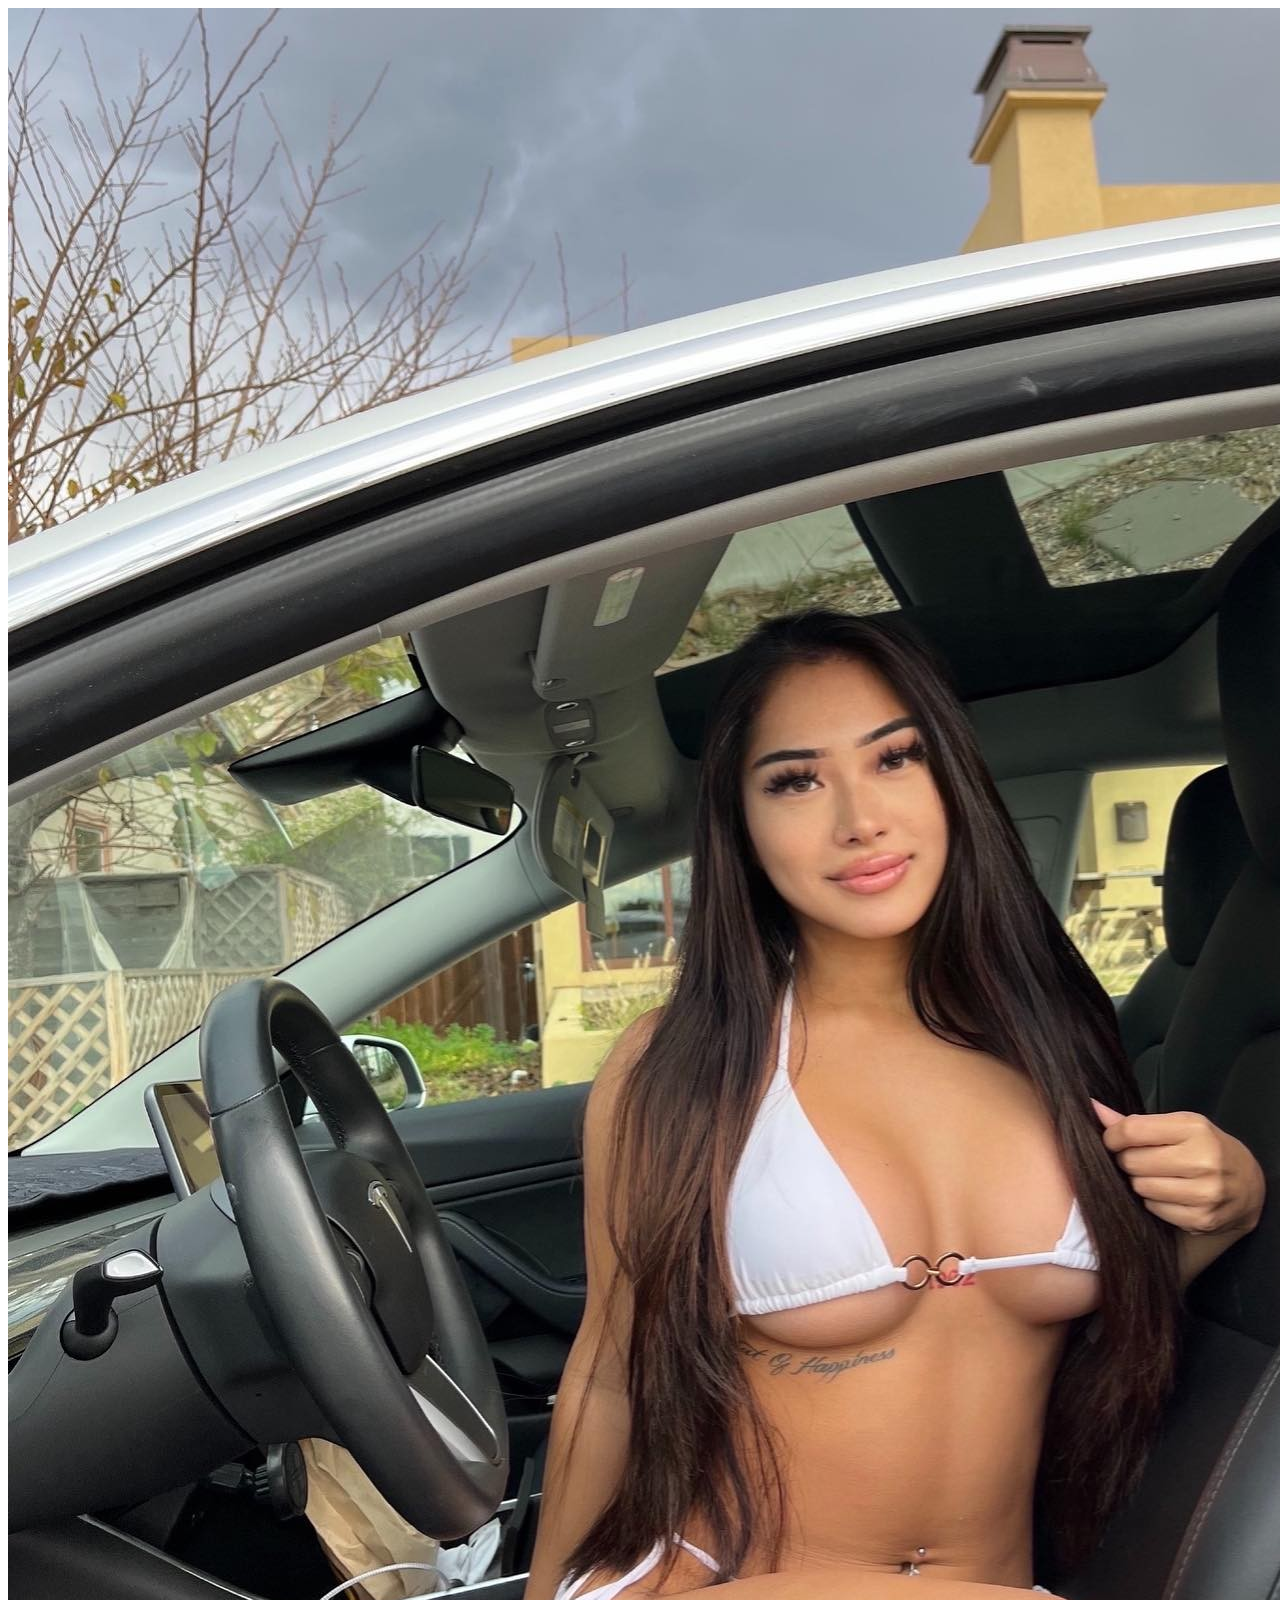
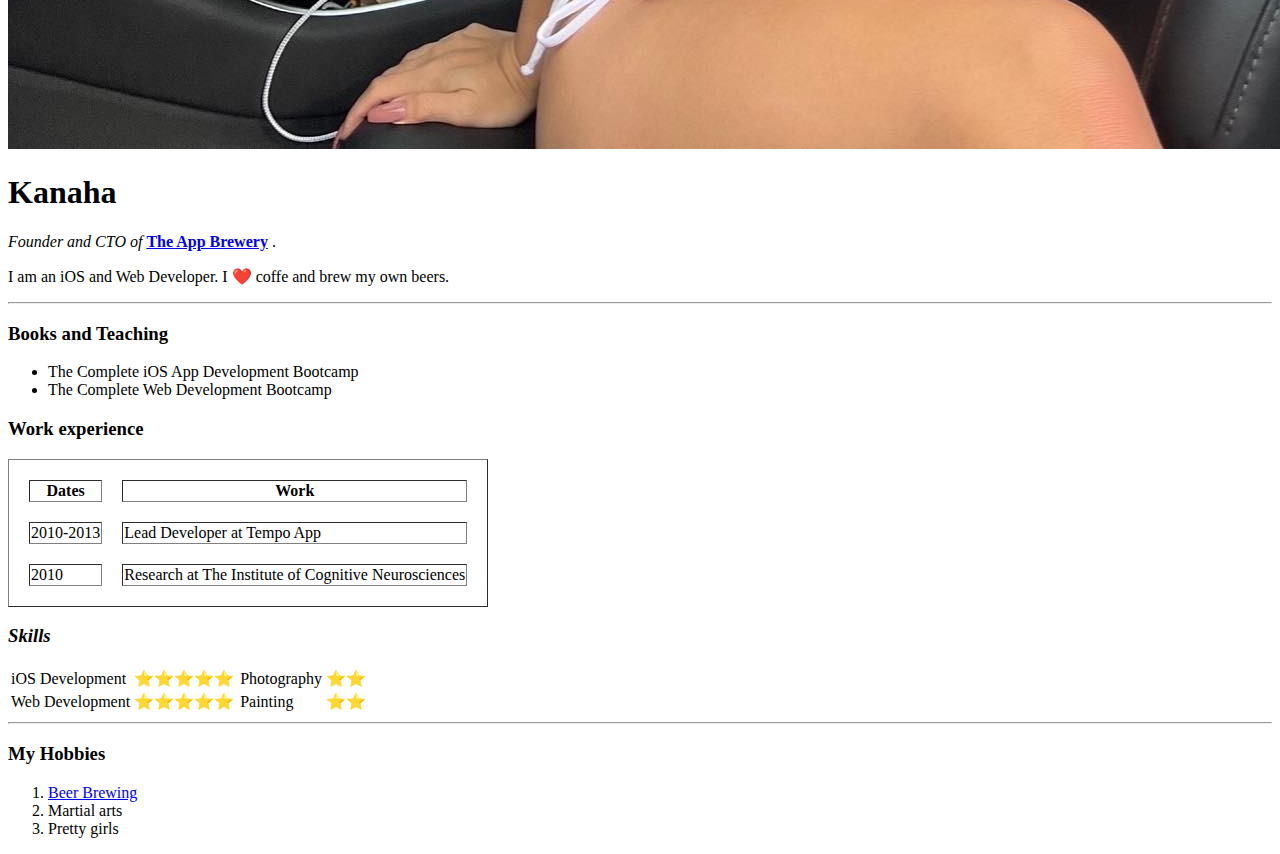
==== index.html @ 2ffd1c4b "Add files via upload" ====
<!DOCTYPE html>
<html lang="en" dir="ltr">
  <head>
    <meta charset="utf-8">
    <title>Kanaha's Personal Site</title>
  </head>
  <body>
    <img src="img\Asian_Bikini_2.jpg" alt="Kanaha">
    <h1>Kanaha</h1>
    <p><em>Founder and CTO of </em><strong> <a href="https://www.wsj.com" target="_blank">The App Brewery</a> </strong>.</p>
    <p>I am an iOS and Web Developer. I ❤️ coffe and brew my own beers.</p>
    <hr>
    <h3>Books and Teaching</h3>
    <ul>
      <li>The Complete iOS App Development Bootcamp</li>
      <li>The Complete Web Development Bootcamp</li>
    </ul>
    <h3>Work experience</h3>
    <table border = "1" cellspacing = "20">
      <thead>
        <tr>
          <th>Dates</th>
          <th>Work</th>
        </tr>
      </thead>
      <tr>
        <td>2010-2013</td>
        <td>Lead Developer at Tempo App</td>
      </tr>
      <tr>
        <td>2010</td>
        <td>Research at The Institute of Cognitive Neurosciences</td>
      </tr>
    </table>
    <h3> <em>Skills</em> </h3>
    <table style="float: left">
      <tr>
        <td>iOS Development</td>
        <td>⭐⭐⭐⭐⭐</td>
      </tr>
      <tr>
        <td>Web Development</td>
        <td>⭐⭐⭐⭐⭐</td>
      </tr>
    </table>

    <table>
      <tr>
        <td>Photography</td>
        <td>⭐⭐</td>
      </tr>
      <tr>
        <td>Painting</td>
        <td>⭐⭐</td>
      </tr>
    </table>


    <hr>
    <h3>My Hobbies</h3>
      <ol>
        <li> <a href="hobbies.html" target="_blank">Beer Brewing</a> </li>
        <li>Martial arts</li>
        <li>Pretty girls</li>
      </ol>
  </body>
</html>
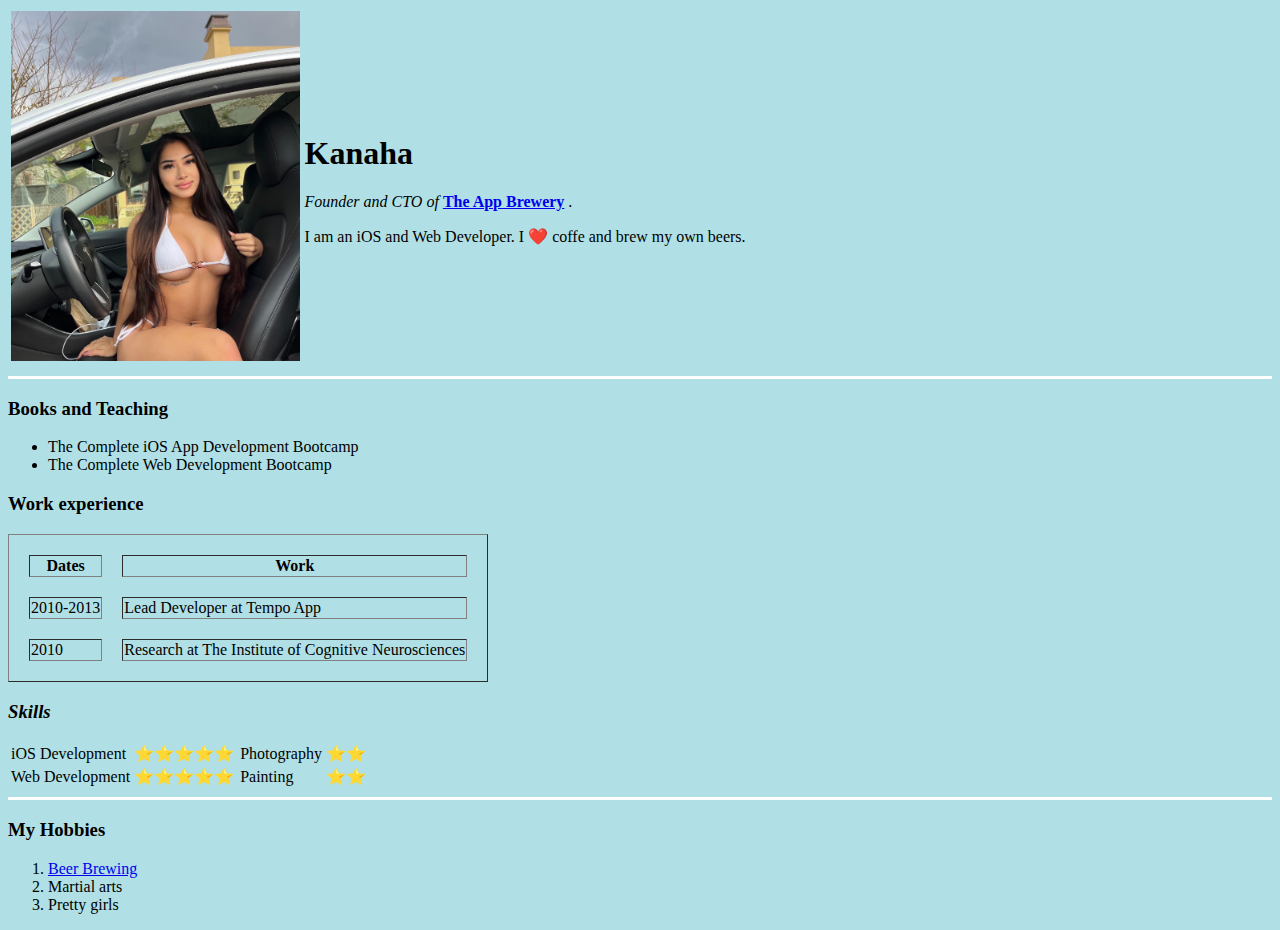
==== commit c5410c29: "Update index.html" ====
--- a/index.html
+++ b/index.html
@@ -3,12 +3,35 @@
   <head>
     <meta charset="utf-8">
     <title>Kanaha's Personal Site</title>
+    <style media="screen">
+
+      body{
+        background: powderblue;
+      }
+
+      hr{
+        background-color: white;
+        border-style: none;
+        height: 3px;
+      }
+
+      img{
+        height: 350px;
+      }
+
+    </style>
   </head>
   <body>
-    <img src="img\Asian_Bikini_2.jpg" alt="Kanaha">
-    <h1>Kanaha</h1>
-    <p><em>Founder and CTO of </em><strong> <a href="https://www.wsj.com" target="_blank">The App Brewery</a> </strong>.</p>
-    <p>I am an iOS and Web Developer. I ❤️ coffe and brew my own beers.</p>
+    <table>
+      <tr>
+        <td> <img src="img\Asian_Bikini_2.jpg" alt="Kanaha"></td>
+        <td>
+          <h1>Kanaha</h1>
+          <p><em>Founder and CTO of </em><strong> <a href="https://www.wsj.com" target="_blank">The App Brewery</a> </strong>.</p>
+          <p>I am an iOS and Web Developer. I ❤️ coffe and brew my own beers.</p>
+      </td>
+      </tr>
+    </table>
     <hr>
     <h3>Books and Teaching</h3>
     <ul>
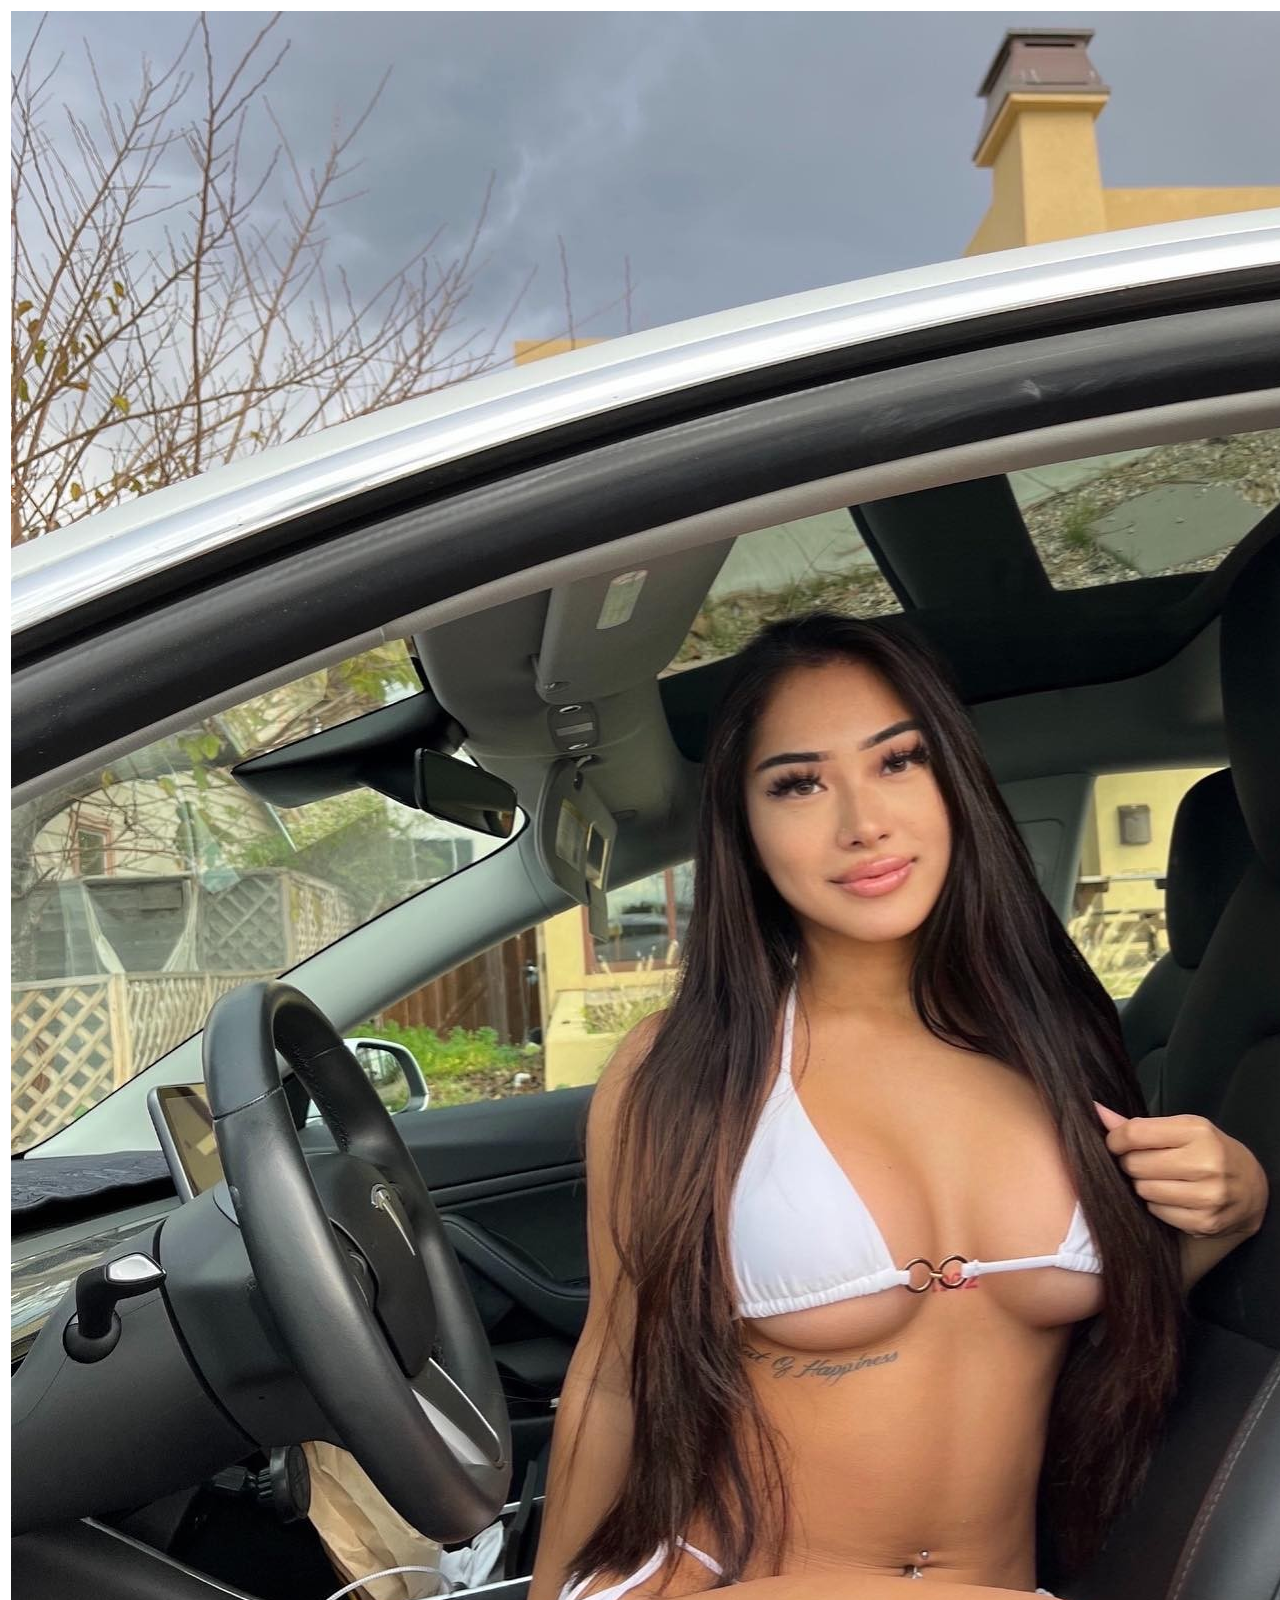
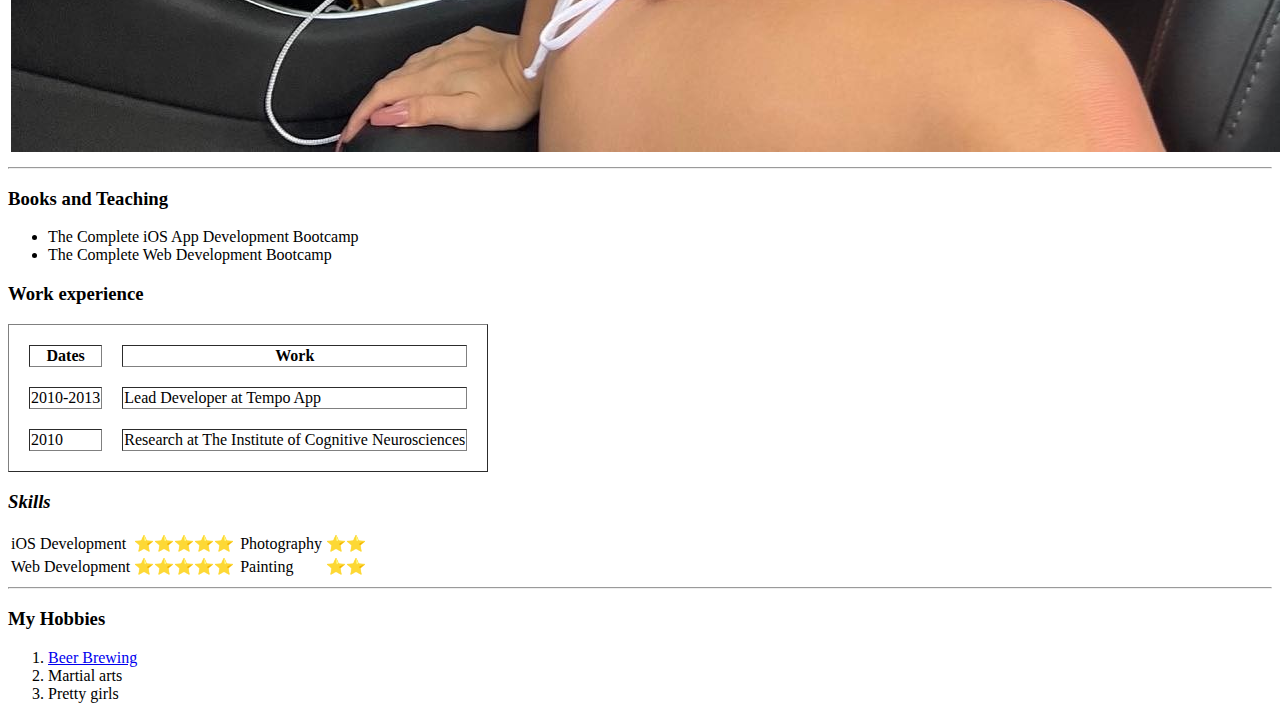
==== commit 22085267: "Update index.html" ====
--- a/index.html
+++ b/index.html
@@ -2,31 +2,15 @@
 <html lang="en" dir="ltr">
   <head>
     <meta charset="utf-8">
-    <title>Kanaha's Personal Site</title>
-    <style media="screen">
-
-      body{
-        background: powderblue;
-      }
-
-      hr{
-        background-color: white;
-        border-style: none;
-        height: 3px;
-      }
-
-      img{
-        height: 350px;
-      }
-
-    </style>
+    <title>Kanaha Takeda's Personal Site</title>
+    <link rel="stylesheet" href="css/style.css">
   </head>
   <body>
     <table>
       <tr>
         <td> <img src="img\Asian_Bikini_2.jpg" alt="Kanaha"></td>
         <td>
-          <h1>Kanaha</h1>
+          <h1>Kanaha Takeda</h1>
           <p><em>Founder and CTO of </em><strong> <a href="https://www.wsj.com" target="_blank">The App Brewery</a> </strong>.</p>
           <p>I am an iOS and Web Developer. I ❤️ coffe and brew my own beers.</p>
       </td>
@@ -40,6 +24,7 @@
     </ul>
     <h3>Work experience</h3>
     <table border = "1" cellspacing = "20">
+  <!--Comment -->
       <thead>
         <tr>
           <th>Dates</th>
@@ -77,8 +62,6 @@
         <td>⭐⭐</td>
       </tr>
     </table>
-
-
     <hr>
     <h3>My Hobbies</h3>
       <ol>
@@ -88,3 +71,4 @@
       </ol>
   </body>
 </html>
+
